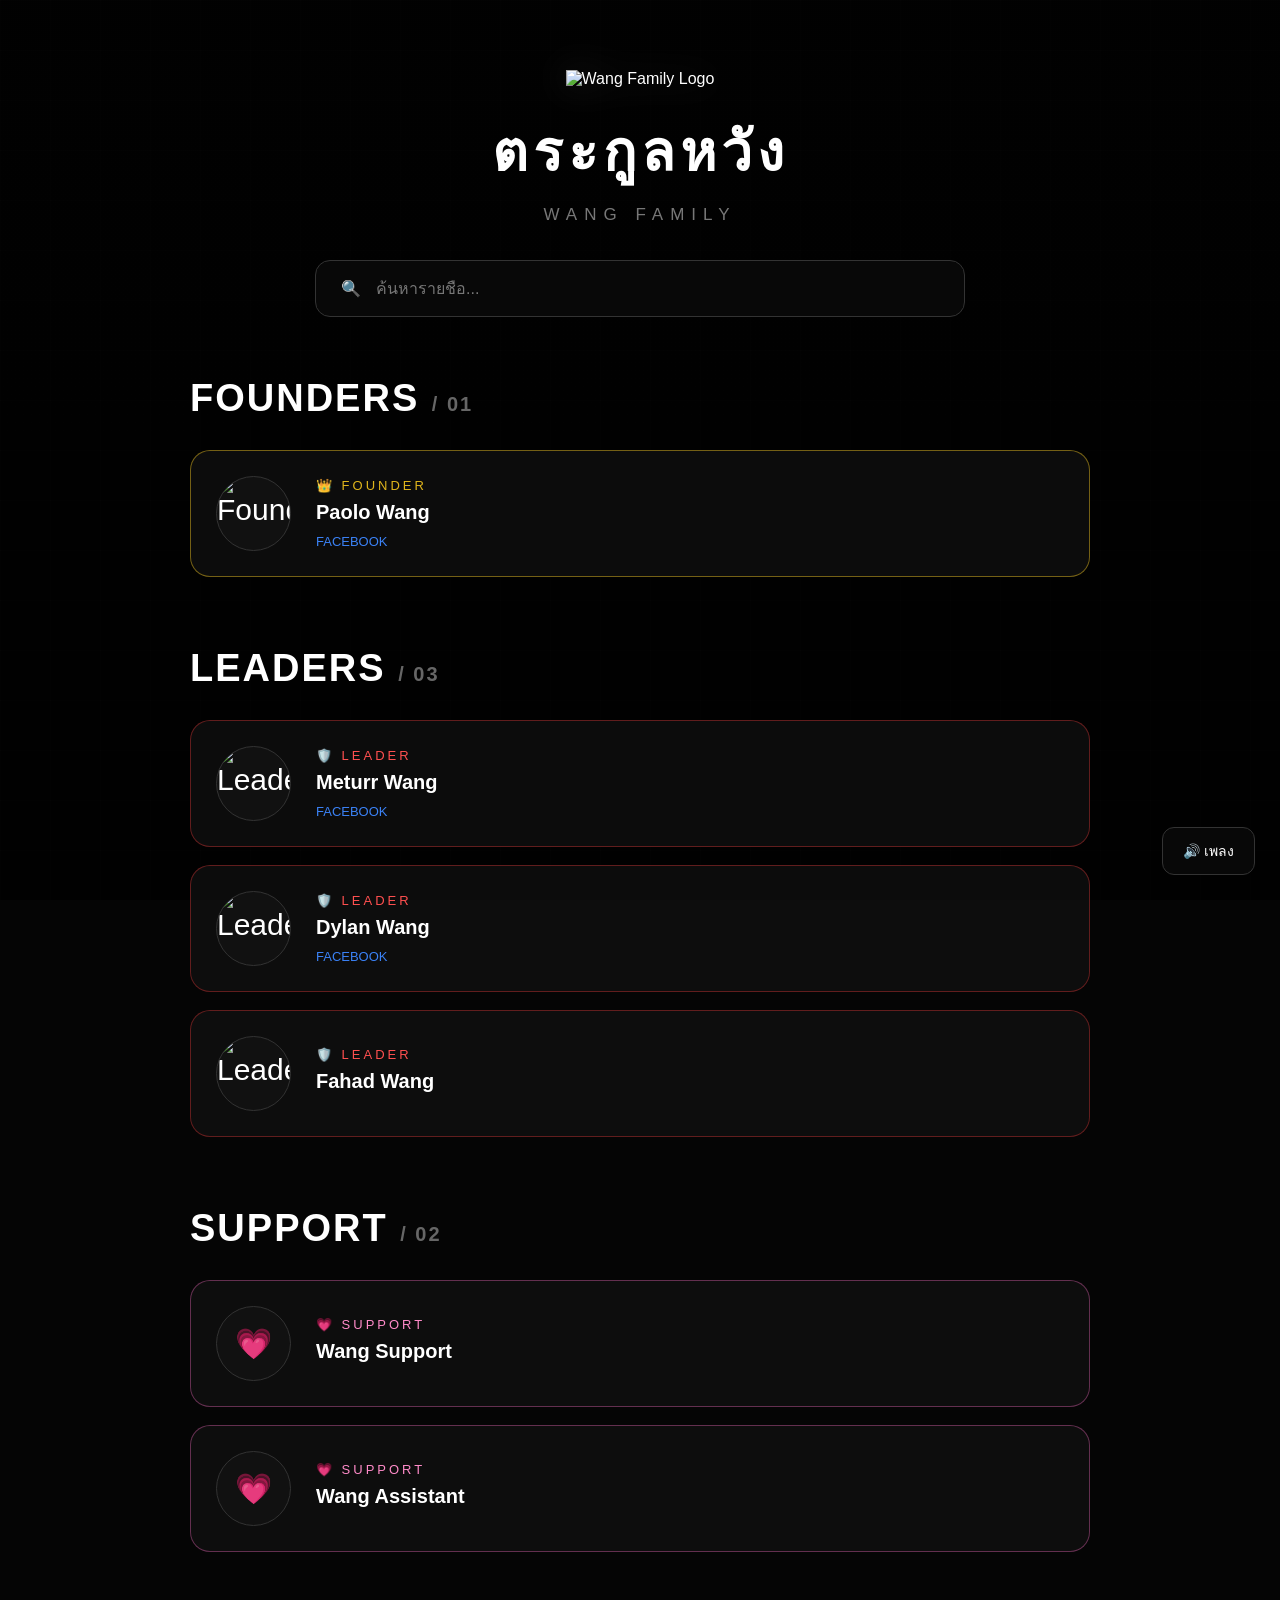
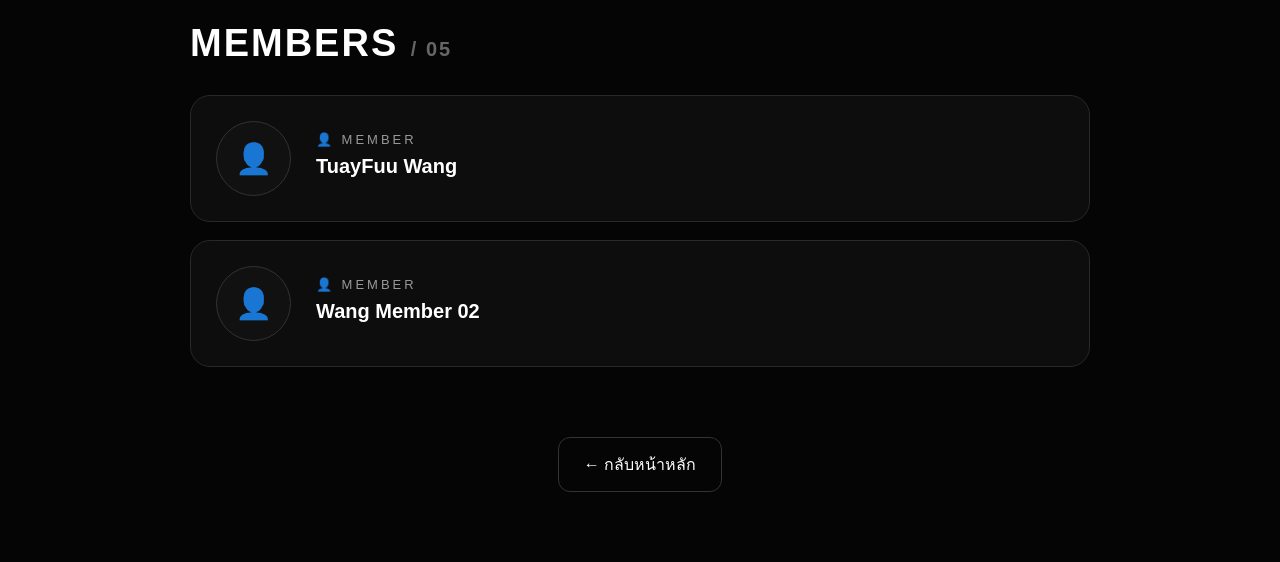
==== members.html @ 5ff53b09 "Add files via upload" ====
<!DOCTYPE html>
<html lang="th">

<head>

    <meta charset="UTF-8">

    <meta name="viewport"
          content="width=device-width, initial-scale=1.0">

    <title>ตระกูลหวัง - รายชื่อสมาชิก</title>

    <link rel="stylesheet" href="style.css">

</head>

<body class="members-page">

    <!-- พื้นหลัง -->
    <div class="background-pattern"></div>

    <main class="members-container">

        <!-- หัวเว็บ -->

     <section class="members-header">

    <img
        src="images/logo.png"
        class="family-logo"
        alt="Wang Family Logo"
    >

    <h1>ตระกูลหวัง</h1>

    <p>WANG FAMILY</p>

            <div class="search-box">

                🔍

                <input
                    type="text"
                    id="search"
                    placeholder="ค้นหารายชื่อ..."
                    onkeyup="searchMembers()"
                >

            </div>

        </section>


        <!-- หมวด Founder -->

        <section class="member-section">

            <h2>
                FOUNDERS
                <span>/ 01</span>
            </h2>

            <div class="member-card founder">

             <div class="member-avatar">

    <img
        src="images/founder.jpg"
        alt="Founder"
    >

</div>

                <div class="member-info">

                    <div class="role founder-role">
                        👑 FOUNDER
                    </div>

                    <h3>Paolo Wang</h3>

                    <a href="#">
                        FACEBOOK
                    </a>

                </div>

            </div>

        </section>


        <!-- หมวด Leader -->

        <section class="member-section">

            <h2>
                LEADERS
                <span>/ 03</span>
            </h2>


            <div class="member-card leader">

              <div class="member-avatar">

    <img
        src="images/leader1.jpg"
        alt="Leader"
    >

</div>

                <div class="member-info">

                    <div class="role leader-role">
                        🛡️ LEADER
                    </div>

                    <h3>Meturr Wang</h3>

                    <a href="#">
                        FACEBOOK
                    </a>

                </div>

            </div>


            <div class="member-card leader">

               <div class="member-avatar">

    <img
        src="images/leader2.jpg"
        alt="Leader"
    >

</div>
                <div class="member-info">

                    <div class="role leader-role">
                        🛡️ LEADER
                    </div>

                    <h3>Dylan Wang</h3>

                    <a href="#">
                        FACEBOOK
                    </a>

                </div>

            </div>


            <div class="member-card leader">

        <div class="member-avatar">

    <img
        src="images/leader3.jpg"
        alt="Leader"
    >

</div>
                <div class="member-info">

                    <div class="role leader-role">
                        🛡️ LEADER
                    </div>

                    <h3>Fahad Wang</h3>

                </div>

            </div>

        </section>


        <!-- Support -->

        <section class="member-section">

            <h2>
                SUPPORT
                <span>/ 02</span>
            </h2>


            <div class="member-card support">

                <div class="member-avatar">
                    💗
                </div>

                <div class="member-info">

                    <div class="role support-role">
                        💗 SUPPORT
                    </div>

                    <h3>Wang Support</h3>

                </div>

            </div>


            <div class="member-card support">

                <div class="member-avatar">
                    💗
                </div>

                <div class="member-info">

                    <div class="role support-role">
                        💗 SUPPORT
                    </div>

                    <h3>Wang Assistant</h3>

                </div>

            </div>

        </section>


        <!-- Members -->

        <section class="member-section">

            <h2>
                MEMBERS
                <span>/ 05</span>
            </h2>


            <div class="member-card">

                <div class="member-avatar">
                    👤
                </div>

                <div class="member-info">

                    <div class="role member-role">
                        👤 MEMBER
                    </div>

                    <h3>TuayFuu Wang</h3>

                </div>

            </div>


            <div class="member-card">

                <div class="member-avatar">
                    👤
                </div>

                <div class="member-info">

                    <div class="role member-role">
                        👤 MEMBER
                    </div>

                    <h3>Wang Member 02</h3>

                </div>

            </div>

        </section>


        <a href="index.html" class="back-button">
            ← กลับหน้าหลัก
        </a>

    </main>

<audio id="bgMusic" autoplay loop>
    <source src="music/bgmusic.mp3" type="audio/mpeg">
</audio>

<button id="musicButton" class="music-button">
    🔊 เพลง
</button>

<script src="script.js"></script>
    <script src="script.js"></script>

</body>

</html>
---- style.css ----
* {
    margin: 0;
    padding: 0;
    box-sizing: border-box;
}

body {
    min-height: 100vh;

    background: #050505;
    color: white;

    font-family: Arial, sans-serif;

    overflow-x: hidden;
    overflow-y: auto;
}
.hero {
    min-height: 100vh;

    display: flex;
    justify-content: center;
    align-items: center;

    text-align: center;
}

.profile {
    animation: fadeIn 1.5s ease;
}

.avatar {
    width: 110px;
    height: 110px;

    margin: 0 auto 25px;

    display: flex;
    justify-content: center;
    align-items: center;

    border: 2px solid rgba(255,255,255,0.5);
    border-radius: 50%;

    font-size: 45px;
    font-weight: bold;

    background: rgba(255,255,255,0.05);

    box-shadow: 0 0 40px rgba(255,255,255,0.15);
}

h1 {
    font-size: 65px;
    letter-spacing: 8px;

    margin-bottom: 10px;
}

p {
    color: #888;
    font-size: 17px;

    margin-bottom: 30px;
}

.buttons {
    display: flex;
    justify-content: center;
    gap: 12px;
}

.button {
    padding: 12px 25px;

    color: white;
    text-decoration: none;

    border: 1px solid #333;
    border-radius: 10px;

    background: rgba(255,255,255,0.05);

    transition: 0.3s;
}

.button:hover {
    background: white;
    color: black;

    transform: translateY(-4px);

    box-shadow: 0 10px 30px rgba(255,255,255,0.15);
}

@keyframes fadeIn {

    from {
        opacity: 0;
        transform: translateY(30px);
    }

    to {
        opacity: 1;
        transform: translateY(0);
    }

}
/* =========================
   MEMBERS PAGE
========================= */

.members-page {
    color: white;
    overflow-x: hidden;

    background-image:
        linear-gradient(
            rgba(0, 0, 0, 0.75),
            rgba(0, 0, 0, 0.85)
        ),
        url("images/background.jpg");

    background-size: cover;
    background-position: center;
    background-attachment: fixed;

    min-height: 100vh;
}


/* พื้นหลังลาย + */

.background-pattern {

    position: fixed;

    inset: 0;

    z-index: -1;

    opacity: 0.12;

    background-image:
        linear-gradient(
            rgba(255,255,255,0.08) 1px,
            transparent 1px
        ),
        linear-gradient(
            90deg,
            rgba(255,255,255,0.08) 1px,
            transparent 1px
        );

    background-size: 50px 50px;

}


/* กล่องหลัก */

.members-container {

    width: 90%;

    max-width: 900px;

    margin: auto;

    padding: 70px 0;

}


/* Header */

.members-header {

    text-align: center;

    margin-bottom: 60px;

}


.members-header h1 {

    font-size: 55px;

    letter-spacing: 5px;

    margin-bottom: 10px;

}


.members-header p {

    letter-spacing: 7px;

    color: #777;

}


/* Search */

.search-box {

    display: flex;

    align-items: center;

    gap: 15px;

    max-width: 650px;

    margin: 35px auto 0;

    padding: 18px 25px;

    border: 1px solid #333;

    border-radius: 15px;

    background: rgba(10,10,10,0.8);

}


.search-box input {

    width: 100%;

    border: none;

    outline: none;

    background: transparent;

    color: white;

    font-size: 16px;

}


.search-box input::placeholder {

    color: #777;

}


/* Section */

.member-section {

    margin-bottom: 70px;

}


.member-section h2 {

    font-size: 38px;

    margin-bottom: 30px;

    letter-spacing: 2px;

}


.member-section h2 span {

    font-size: 20px;

    color: #666;

}


/* Member Card */

.member-card {

    display: flex;

    align-items: center;

    gap: 25px;

    padding: 25px;

    margin-bottom: 18px;

    border: 1px solid #292929;

    border-radius: 20px;

    background: rgba(15,15,15,0.8);

    transition: 0.3s;

}


.member-card:hover {

    transform: translateY(-4px);

    background: rgba(30,30,30,0.9);

}


/* Avatar */

.member-avatar {

    width: 75px;

    height: 75px;

    flex-shrink: 0;

    display: flex;

    justify-content: center;

    align-items: center;

    border-radius: 50%;

    background: #111;

    border: 1px solid #333;

    font-size: 30px;

}


/* Info */

.member-info {

    flex: 1;

}


.role {

    font-size: 13px;

    letter-spacing: 3px;

    margin-bottom: 8px;

}


.member-info h3 {

    font-size: 20px;

    margin-bottom: 8px;

}


.member-info a {

    color: #3b82f6;

    text-decoration: none;

    font-size: 13px;

}


/* Founder */

.founder {

    border-color: rgba(220,180,30,0.5);

}


.founder-role {

    color: #e0b51c;

}


/* Leader */

.leader {

    border-color: rgba(200,50,50,0.45);

}


.leader-role {

    color: #ff5050;

}


/* Support */

.support {

    border-color: rgba(230,100,180,0.4);

}


.support-role {

    color: #ff8bc9;

}


/* Member */

.member-role {

    color: #999;

}


/* Back */

.back-button {

    display: block;

    width: fit-content;

    margin: 50px auto 0;

    padding: 14px 25px;

    border: 1px solid #333;

    border-radius: 12px;

    color: white;

    text-decoration: none;

    transition: 0.3s;

}


.back-button:hover {

    background: white;

    color: black;

}


/* Mobile */

@media (max-width: 600px) {

    .members-container {

        width: 88%;

        padding-top: 40px;

    }


    .members-header h1 {

        font-size: 38px;

    }


    .member-section h2 {

        font-size: 30px;

    }


    .member-card {

        padding: 18px;

    }


    .member-avatar {

        width: 60px;

        height: 60px;

        font-size: 24px;

    }


    .member-info h3 {

        font-size: 16px;

    }

}
.family-logo {

    width: 140px;
    height: 140px;

    object-fit: contain;

    margin-bottom: 20px;

    filter: drop-shadow(
        0 0 20px rgba(255,255,255,0.2)
    );

}
.member-avatar {

    width: 75px;
    height: 75px;

    flex-shrink: 0;

    overflow: hidden;

    border-radius: 50%;

    background: #111;

    border: 1px solid #333;
}

.member-avatar img {

    width: 100%;
    height: 100%;

    object-fit: cover;

    display: block;
}
.music-button {

    position: fixed;

    bottom: 25px;
    right: 25px;

    padding: 12px 20px;

    border: 1px solid #333;
    border-radius: 12px;

    background: rgba(10, 10, 10, 0.85);

    color: white;

    cursor: pointer;

    font-size: 14px;

    backdrop-filter: blur(10px);

    transition: 0.3s;

    z-index: 1000;
}

.music-button:hover {

    background: white;

    color: black;

    transform: translateY(-3px);

}
.avatar {
    width: 100px;
    height: 100px;
    border-radius: 50%;
    overflow: hidden;
    margin: 0 auto 25px;
    border: 2px solid rgba(255,255,255,0.5);
    box-shadow: 0 0 25px rgba(255,255,255,0.15);
}

.avatar img {
    width: 100%;
    height: 100%;
    object-fit: cover;
    display: block;
}
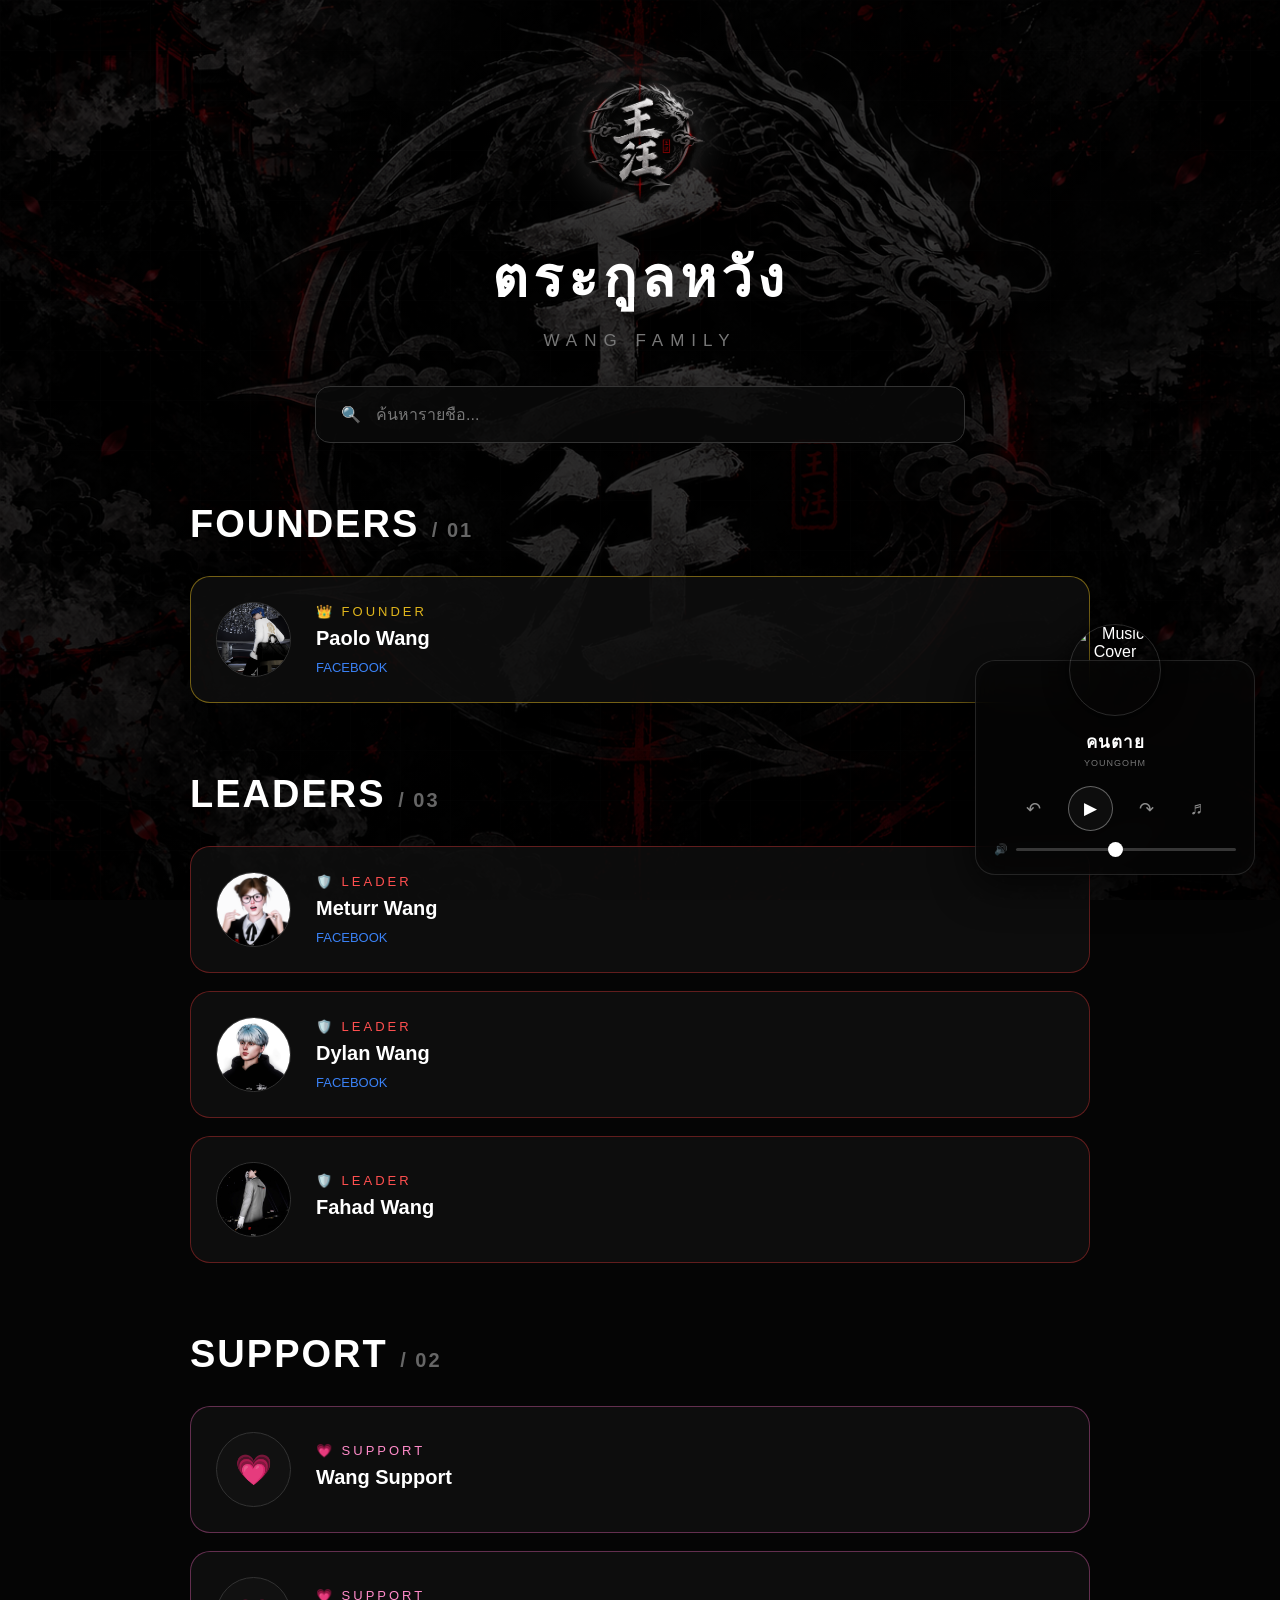
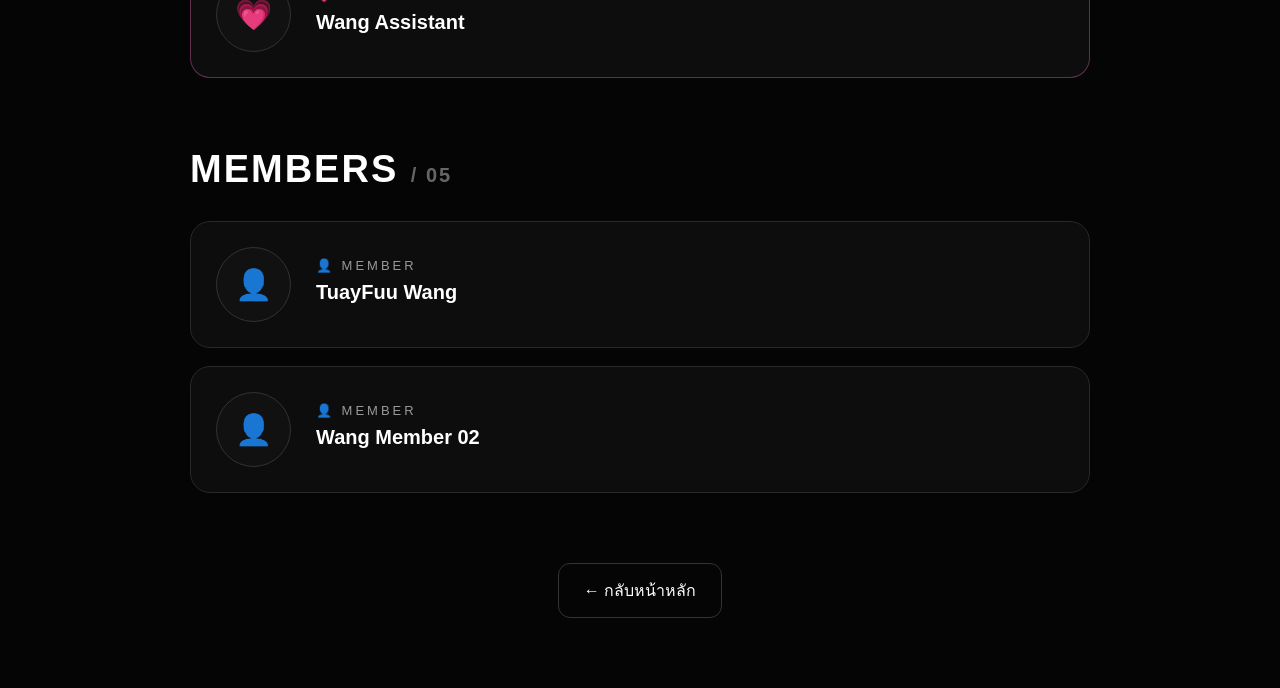
==== commit b737c5e8: "Add files via upload" ====
--- a/members.html
+++ b/members.html
@@ -13,7 +13,45 @@
     <link rel="stylesheet" href="style.css">
 
 </head>
-
+<div class="music-player">
+
+    <div class="music-cover">
+        <img src="images/music-cover.jpg" alt="Music Cover">
+    </div>
+
+    <div class="music-info">
+        <div class="music-title">คนตาย</div>
+        <div class="music-artist">YOUNGOHM</div>
+    </div>
+
+    <div class="music-controls">
+        <button id="prevBtn">↶</button>
+
+        <button id="playBtn" class="play-btn">▶</button>
+
+        <button id="nextBtn">↷</button>
+
+        <button id="muteBtn">♬</button>
+    </div>
+
+    <div class="volume-area">
+        <span>🔊</span>
+
+        <input
+            type="range"
+            id="volumeSlider"
+            min="0"
+            max="1"
+            step="0.01"
+            value="0.45"
+        >
+    </div>
+<link rel="stylesheet" href="style.css">
+</div>
+
+<audio id="bgMusic" src="music/bgmusic.mp3"></audio>
+
+<script src="script.js"></script>
 <body class="members-page">
 
     <!-- พื้นหลัง -->
@@ -286,16 +324,10 @@
 
     </main>
 
-<audio id="bgMusic" autoplay loop>
     <source src="music/bgmusic.mp3" type="audio/mpeg">
-</audio>
-
-<button id="musicButton" class="music-button">
-    🔊 เพลง
-</button>
+<audio id="bgMusic" src="music/bgmusic.mp3"></audio>
 
 <script src="script.js"></script>
-    <script src="script.js"></script>
 
 </body>
 
--- a/style.css
+++ b/style.css
@@ -615,4 +615,200 @@
     height: 100%;
     object-fit: cover;
     display: block;
+}
+/* =========================
+   MUSIC PLAYER
+========================= */
+
+.music-player {
+    position: fixed;
+    right: 25px;
+    bottom: 25px;
+    left: auto;
+    transform: none;
+    width: 280px;
+    padding: 18px;
+
+    background: rgba(5, 5, 5, 0.82);
+    backdrop-filter: blur(18px);
+    -webkit-backdrop-filter: blur(18px);
+
+    border: 1px solid rgba(255,255,255,0.12);
+    border-radius: 20px;
+
+    box-shadow:
+        0 10px 40px rgba(0,0,0,0.7),
+        inset 0 0 20px rgba(255,255,255,0.02);
+
+    z-index: 9999;
+
+    text-align: center;
+}
+
+/* ปกเพลง */
+
+.music-cover {
+    width: 92px;
+    height: 92px;
+
+    margin: -55px auto 12px;
+
+    border-radius: 50%;
+    overflow: hidden;
+
+    border: 1px solid rgba(255,255,255,0.15);
+
+    box-shadow:
+        0 0 25px rgba(0,0,0,0.8);
+
+    animation: musicSpin 10s linear infinite;
+    animation-play-state: paused;
+}
+
+.music-cover.playing {
+    animation-play-state: running;
+}
+
+.music-cover img {
+    width: 100%;
+    height: 100%;
+
+    object-fit: cover;
+}
+
+/* ชื่อเพลง */
+
+.music-title {
+    color: white;
+    font-size: 17px;
+    font-weight: 700;
+
+    letter-spacing: 1px;
+}
+
+.music-artist {
+    color: rgba(255,255,255,0.45);
+
+    font-size: 9px;
+    letter-spacing: 1px;
+
+    margin-top: 3px;
+}
+
+/* ปุ่ม */
+
+.music-controls {
+    display: flex;
+    align-items: center;
+    justify-content: center;
+
+    gap: 18px;
+
+    margin-top: 18px;
+}
+
+.music-controls button {
+    width: 32px;
+    height: 32px;
+
+    border: none;
+    background: transparent;
+
+    color: rgba(255,255,255,0.55);
+
+    font-size: 18px;
+
+    cursor: pointer;
+
+    transition: 0.2s;
+}
+
+.music-controls button:hover {
+    color: white;
+    transform: scale(1.12);
+}
+
+/* ปุ่ม Play */
+
+.music-controls .play-btn {
+    width: 45px;
+    height: 45px;
+
+    border-radius: 50%;
+
+    border: 1px solid rgba(255,255,255,0.35);
+
+    background: rgba(255,255,255,0.04);
+
+    color: white;
+
+    font-size: 17px;
+}
+
+.music-controls .play-btn:hover {
+    background: rgba(255,255,255,0.1);
+}
+
+/* Volume */
+
+.volume-area {
+    display: flex;
+    align-items: center;
+
+    gap: 8px;
+
+    margin-top: 12px;
+
+    color: rgba(255,255,255,0.45);
+    font-size: 11px;
+}
+
+#volumeSlider {
+    flex: 1;
+
+    height: 3px;
+
+    appearance: none;
+
+    background: rgba(255,255,255,0.2);
+
+    border-radius: 10px;
+
+    cursor: pointer;
+}
+
+#volumeSlider::-webkit-slider-thumb {
+    appearance: none;
+
+    width: 15px;
+    height: 15px;
+
+    border-radius: 50%;
+
+    background: white;
+
+    cursor: pointer;
+}
+
+/* Animation */
+
+@keyframes musicSpin {
+    from {
+        transform: rotate(0deg);
+    }
+
+    to {
+        transform: rotate(360deg);
+    }
+}
+
+/* มือถือ */
+
+@media (max-width: 500px) {
+
+    .music-player {
+        width: 250px;
+        bottom: 18px;
+    }
+
 }
--- a/style.css
+++ b/style.css
@@ -615,4 +615,200 @@
     height: 100%;
     object-fit: cover;
     display: block;
+}
+/* =========================
+   MUSIC PLAYER
+========================= */
+
+.music-player {
+    position: fixed;
+    right: 25px;
+    bottom: 25px;
+    left: auto;
+    transform: none;
+    width: 280px;
+    padding: 18px;
+
+    background: rgba(5, 5, 5, 0.82);
+    backdrop-filter: blur(18px);
+    -webkit-backdrop-filter: blur(18px);
+
+    border: 1px solid rgba(255,255,255,0.12);
+    border-radius: 20px;
+
+    box-shadow:
+        0 10px 40px rgba(0,0,0,0.7),
+        inset 0 0 20px rgba(255,255,255,0.02);
+
+    z-index: 9999;
+
+    text-align: center;
+}
+
+/* ปกเพลง */
+
+.music-cover {
+    width: 92px;
+    height: 92px;
+
+    margin: -55px auto 12px;
+
+    border-radius: 50%;
+    overflow: hidden;
+
+    border: 1px solid rgba(255,255,255,0.15);
+
+    box-shadow:
+        0 0 25px rgba(0,0,0,0.8);
+
+    animation: musicSpin 10s linear infinite;
+    animation-play-state: paused;
+}
+
+.music-cover.playing {
+    animation-play-state: running;
+}
+
+.music-cover img {
+    width: 100%;
+    height: 100%;
+
+    object-fit: cover;
+}
+
+/* ชื่อเพลง */
+
+.music-title {
+    color: white;
+    font-size: 17px;
+    font-weight: 700;
+
+    letter-spacing: 1px;
+}
+
+.music-artist {
+    color: rgba(255,255,255,0.45);
+
+    font-size: 9px;
+    letter-spacing: 1px;
+
+    margin-top: 3px;
+}
+
+/* ปุ่ม */
+
+.music-controls {
+    display: flex;
+    align-items: center;
+    justify-content: center;
+
+    gap: 18px;
+
+    margin-top: 18px;
+}
+
+.music-controls button {
+    width: 32px;
+    height: 32px;
+
+    border: none;
+    background: transparent;
+
+    color: rgba(255,255,255,0.55);
+
+    font-size: 18px;
+
+    cursor: pointer;
+
+    transition: 0.2s;
+}
+
+.music-controls button:hover {
+    color: white;
+    transform: scale(1.12);
+}
+
+/* ปุ่ม Play */
+
+.music-controls .play-btn {
+    width: 45px;
+    height: 45px;
+
+    border-radius: 50%;
+
+    border: 1px solid rgba(255,255,255,0.35);
+
+    background: rgba(255,255,255,0.04);
+
+    color: white;
+
+    font-size: 17px;
+}
+
+.music-controls .play-btn:hover {
+    background: rgba(255,255,255,0.1);
+}
+
+/* Volume */
+
+.volume-area {
+    display: flex;
+    align-items: center;
+
+    gap: 8px;
+
+    margin-top: 12px;
+
+    color: rgba(255,255,255,0.45);
+    font-size: 11px;
+}
+
+#volumeSlider {
+    flex: 1;
+
+    height: 3px;
+
+    appearance: none;
+
+    background: rgba(255,255,255,0.2);
+
+    border-radius: 10px;
+
+    cursor: pointer;
+}
+
+#volumeSlider::-webkit-slider-thumb {
+    appearance: none;
+
+    width: 15px;
+    height: 15px;
+
+    border-radius: 50%;
+
+    background: white;
+
+    cursor: pointer;
+}
+
+/* Animation */
+
+@keyframes musicSpin {
+    from {
+        transform: rotate(0deg);
+    }
+
+    to {
+        transform: rotate(360deg);
+    }
+}
+
+/* มือถือ */
+
+@media (max-width: 500px) {
+
+    .music-player {
+        width: 250px;
+        bottom: 18px;
+    }
+
 }
